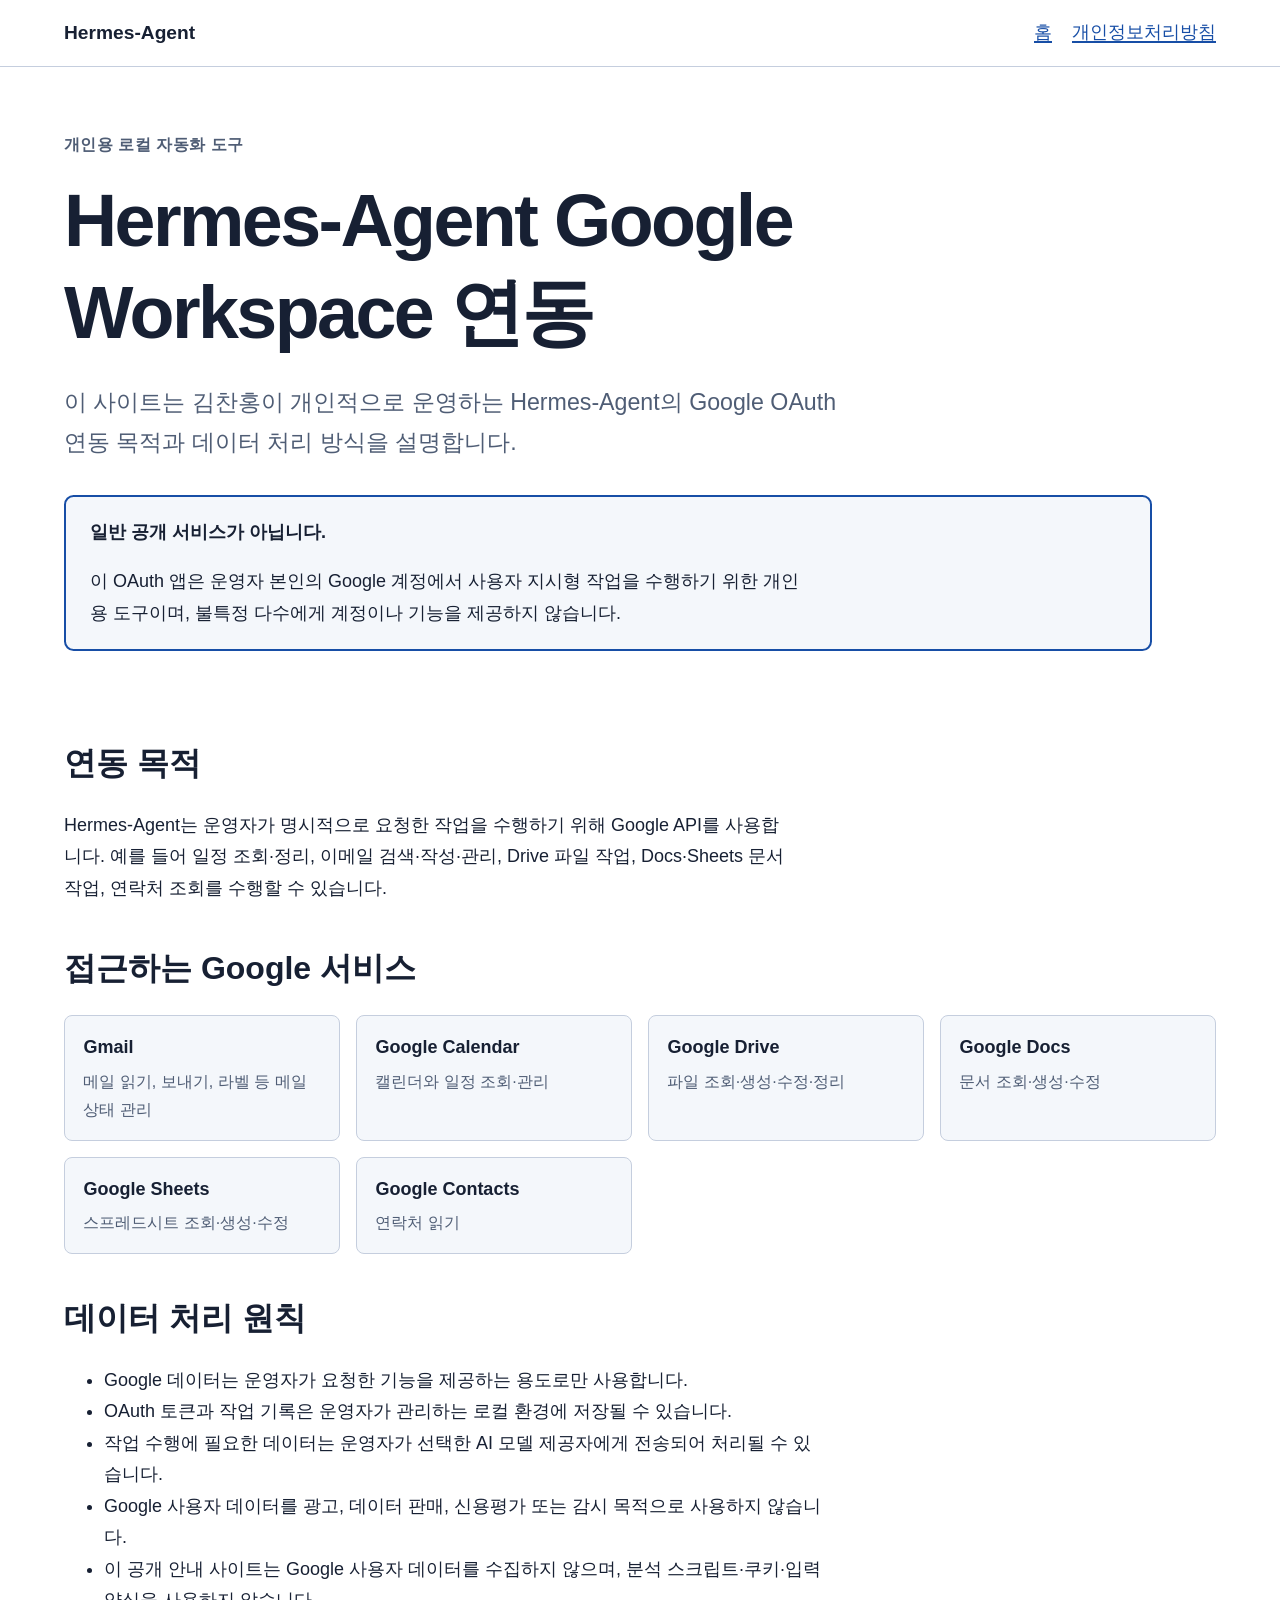
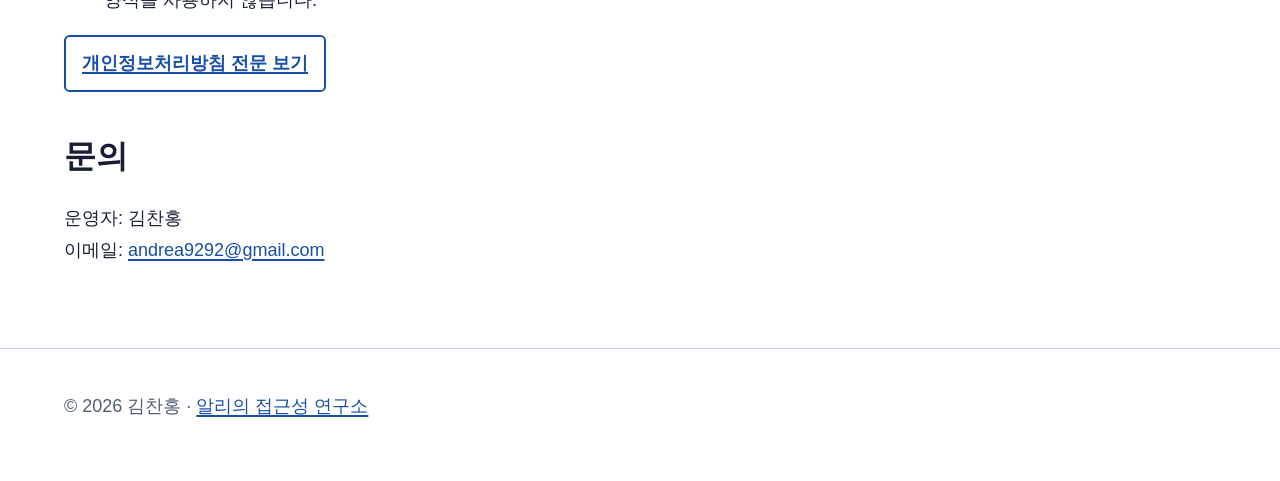
==== index.html @ 4ca3b46e "Add Hermes OAuth information and privacy site" ====
<!DOCTYPE html>
<html lang="ko">
<head>
  <meta charset="utf-8">
  <meta name="viewport" content="width=device-width, initial-scale=1">
  <meta name="description" content="Hermes-Agent 개인용 Google Workspace 연동 안내">
  <title>Hermes-Agent Google Workspace 연동</title>
  <link rel="stylesheet" href="/styles.css">
</head>
<body>
  <a class="skip-link" href="#main">본문으로 바로가기</a>
  <header class="site-header">
    <div class="container">
      <a class="site-name" href="/">Hermes-Agent</a>
      <nav aria-label="주요 메뉴">
        <a href="/">홈</a>
        <a href="/privacy/">개인정보처리방침</a>
      </nav>
    </div>
  </header>

  <main id="main" class="container">
    <section class="hero" aria-labelledby="page-title">
      <p class="eyebrow">개인용 로컬 자동화 도구</p>
      <h1 id="page-title">Hermes-Agent Google Workspace 연동</h1>
      <p class="lead">이 사이트는 김찬홍이 개인적으로 운영하는 Hermes-Agent의 Google OAuth 연동 목적과 데이터 처리 방식을 설명합니다.</p>
      <div class="notice" role="note">
        <strong>일반 공개 서비스가 아닙니다.</strong>
        <p>이 OAuth 앱은 운영자 본인의 Google 계정에서 사용자 지시형 작업을 수행하기 위한 개인용 도구이며, 불특정 다수에게 계정이나 기능을 제공하지 않습니다.</p>
      </div>
    </section>

    <section aria-labelledby="purpose-title">
      <h2 id="purpose-title">연동 목적</h2>
      <p>Hermes-Agent는 운영자가 명시적으로 요청한 작업을 수행하기 위해 Google API를 사용합니다. 예를 들어 일정 조회·정리, 이메일 검색·작성·관리, Drive 파일 작업, Docs·Sheets 문서 작업, 연락처 조회를 수행할 수 있습니다.</p>
    </section>

    <section aria-labelledby="services-title">
      <h2 id="services-title">접근하는 Google 서비스</h2>
      <ul class="service-list">
        <li><strong>Gmail</strong><span>메일 읽기, 보내기, 라벨 등 메일 상태 관리</span></li>
        <li><strong>Google Calendar</strong><span>캘린더와 일정 조회·관리</span></li>
        <li><strong>Google Drive</strong><span>파일 조회·생성·수정·정리</span></li>
        <li><strong>Google Docs</strong><span>문서 조회·생성·수정</span></li>
        <li><strong>Google Sheets</strong><span>스프레드시트 조회·생성·수정</span></li>
        <li><strong>Google Contacts</strong><span>연락처 읽기</span></li>
      </ul>
    </section>

    <section aria-labelledby="handling-title">
      <h2 id="handling-title">데이터 처리 원칙</h2>
      <ul>
        <li>Google 데이터는 운영자가 요청한 기능을 제공하는 용도로만 사용합니다.</li>
        <li>OAuth 토큰과 작업 기록은 운영자가 관리하는 로컬 환경에 저장될 수 있습니다.</li>
        <li>작업 수행에 필요한 데이터는 운영자가 선택한 AI 모델 제공자에게 전송되어 처리될 수 있습니다.</li>
        <li>Google 사용자 데이터를 광고, 데이터 판매, 신용평가 또는 감시 목적으로 사용하지 않습니다.</li>
        <li>이 공개 안내 사이트는 Google 사용자 데이터를 수집하지 않으며, 분석 스크립트·쿠키·입력 양식을 사용하지 않습니다.</li>
      </ul>
      <p><a class="button" href="/privacy/">개인정보처리방침 전문 보기</a></p>
    </section>

    <section aria-labelledby="contact-title">
      <h2 id="contact-title">문의</h2>
      <p>운영자: 김찬홍<br>이메일: <a href="mailto:andrea9292@gmail.com">andrea9292@gmail.com</a></p>
    </section>
  </main>

  <footer>
    <div class="container">
      <p>© 2026 김찬홍 · <a href="https://a11ylab.kr/">알리의 접근성 연구소</a></p>
    </div>
  </footer>
</body>
</html>
---- styles.css ----
:root {
  color-scheme: light dark;
  --bg: #ffffff;
  --surface: #f4f7fb;
  --text: #172033;
  --muted: #4f5d75;
  --border: #c5cede;
  --accent: #174ea6;
  --accent-hover: #0b3d91;
  --focus: #7a4b00;
  --max-width: 72rem;
}

@media (prefers-color-scheme: dark) {
  :root {
    --bg: #101522;
    --surface: #182133;
    --text: #f3f6fc;
    --muted: #c5cde0;
    --border: #526079;
    --accent: #8ab4f8;
    --accent-hover: #b4cefa;
    --focus: #ffd166;
  }
}

* { box-sizing: border-box; }
html { font-size: 100%; scroll-behavior: smooth; }
body {
  margin: 0;
  background: var(--bg);
  color: var(--text);
  font-family: -apple-system, BlinkMacSystemFont, "Apple SD Gothic Neo", "Noto Sans KR", "Segoe UI", sans-serif;
  font-size: 1.125rem;
  line-height: 1.75;
}

.container { width: min(100% - 2rem, var(--max-width)); margin-inline: auto; }
a { color: var(--accent); text-underline-offset: .18em; text-decoration-thickness: .09em; }
a:hover { color: var(--accent-hover); }
a:focus-visible, [tabindex="0"]:focus-visible {
  outline: .2rem solid var(--focus);
  outline-offset: .2rem;
  border-radius: .15rem;
}
.skip-link {
  position: absolute;
  top: .5rem;
  left: .5rem;
  z-index: 10;
  padding: .65rem .9rem;
  background: var(--text);
  color: var(--bg);
  transform: translateY(-180%);
}
.skip-link:focus { transform: translateY(0); }
.site-header { border-bottom: 1px solid var(--border); }
.site-header .container {
  display: flex;
  gap: 1rem 2rem;
  align-items: center;
  justify-content: space-between;
  padding-block: 1rem;
  flex-wrap: wrap;
}
.site-name { color: var(--text); font-size: 1.2rem; font-weight: 750; text-decoration: none; }
nav { display: flex; gap: .75rem 1.25rem; flex-wrap: wrap; }
nav a[aria-current="page"] { font-weight: 750; text-decoration-thickness: .16em; }
main { padding-block: 3rem 4rem; }
.hero { padding-block-end: 1rem; }
.eyebrow { color: var(--muted); font-size: 1rem; font-weight: 700; letter-spacing: .03em; }
h1, h2 { line-height: 1.25; text-wrap: balance; }
h1 { max-width: 22ch; margin: .25rem 0 1rem; font-size: clamp(2.25rem, 7vw, 4.6rem); letter-spacing: -.035em; }
.policy h1 { font-size: clamp(2.1rem, 6vw, 3.8rem); }
h2 { margin-top: 2.75rem; font-size: clamp(1.5rem, 4vw, 2rem); }
p, li { max-width: 72ch; }
.lead { max-width: 62ch; color: var(--muted); font-size: clamp(1.2rem, 3vw, 1.45rem); }
.notice {
  max-width: 68rem;
  margin-block: 2rem;
  padding: 1.25rem 1.5rem;
  border: 2px solid var(--accent);
  border-radius: .6rem;
  background: var(--surface);
}
.notice p { margin-bottom: 0; }
.service-list { display: grid; grid-template-columns: repeat(auto-fit, minmax(16rem, 1fr)); gap: 1rem; padding: 0; list-style: none; }
.service-list li { padding: 1rem 1.15rem; border: 1px solid var(--border); border-radius: .5rem; background: var(--surface); }
.service-list strong, .service-list span { display: block; }
.service-list span { margin-top: .25rem; color: var(--muted); font-size: 1rem; }
.button { display: inline-block; padding: .7rem 1rem; border: 2px solid var(--accent); border-radius: .35rem; font-weight: 700; }
.table-wrap { max-width: 100%; overflow-x: auto; border: 1px solid var(--border); border-radius: .35rem; }
table { width: 100%; border-collapse: collapse; min-width: 48rem; font-size: 1rem; }
th, td { padding: .8rem .9rem; border-bottom: 1px solid var(--border); text-align: left; vertical-align: top; }
thead th { background: var(--surface); }
tbody tr:last-child th, tbody tr:last-child td { border-bottom: 0; }
code { padding: .1em .25em; border-radius: .2em; background: var(--surface); font-size: .95em; }
footer { border-top: 1px solid var(--border); color: var(--muted); }
footer .container { padding-block: 1.5rem 2.5rem; }
.visually-hidden {
  position: absolute !important;
  width: 1px !important;
  height: 1px !important;
  padding: 0 !important;
  margin: -1px !important;
  overflow: hidden !important;
  clip: rect(0, 0, 0, 0) !important;
  white-space: nowrap !important;
  border: 0 !important;
}

@media (max-width: 38rem) {
  body { font-size: 1.05rem; }
  .site-header .container { align-items: flex-start; flex-direction: column; }
  main { padding-block-start: 2rem; }
}

@media (prefers-reduced-motion: reduce) {
  html { scroll-behavior: auto; }
}
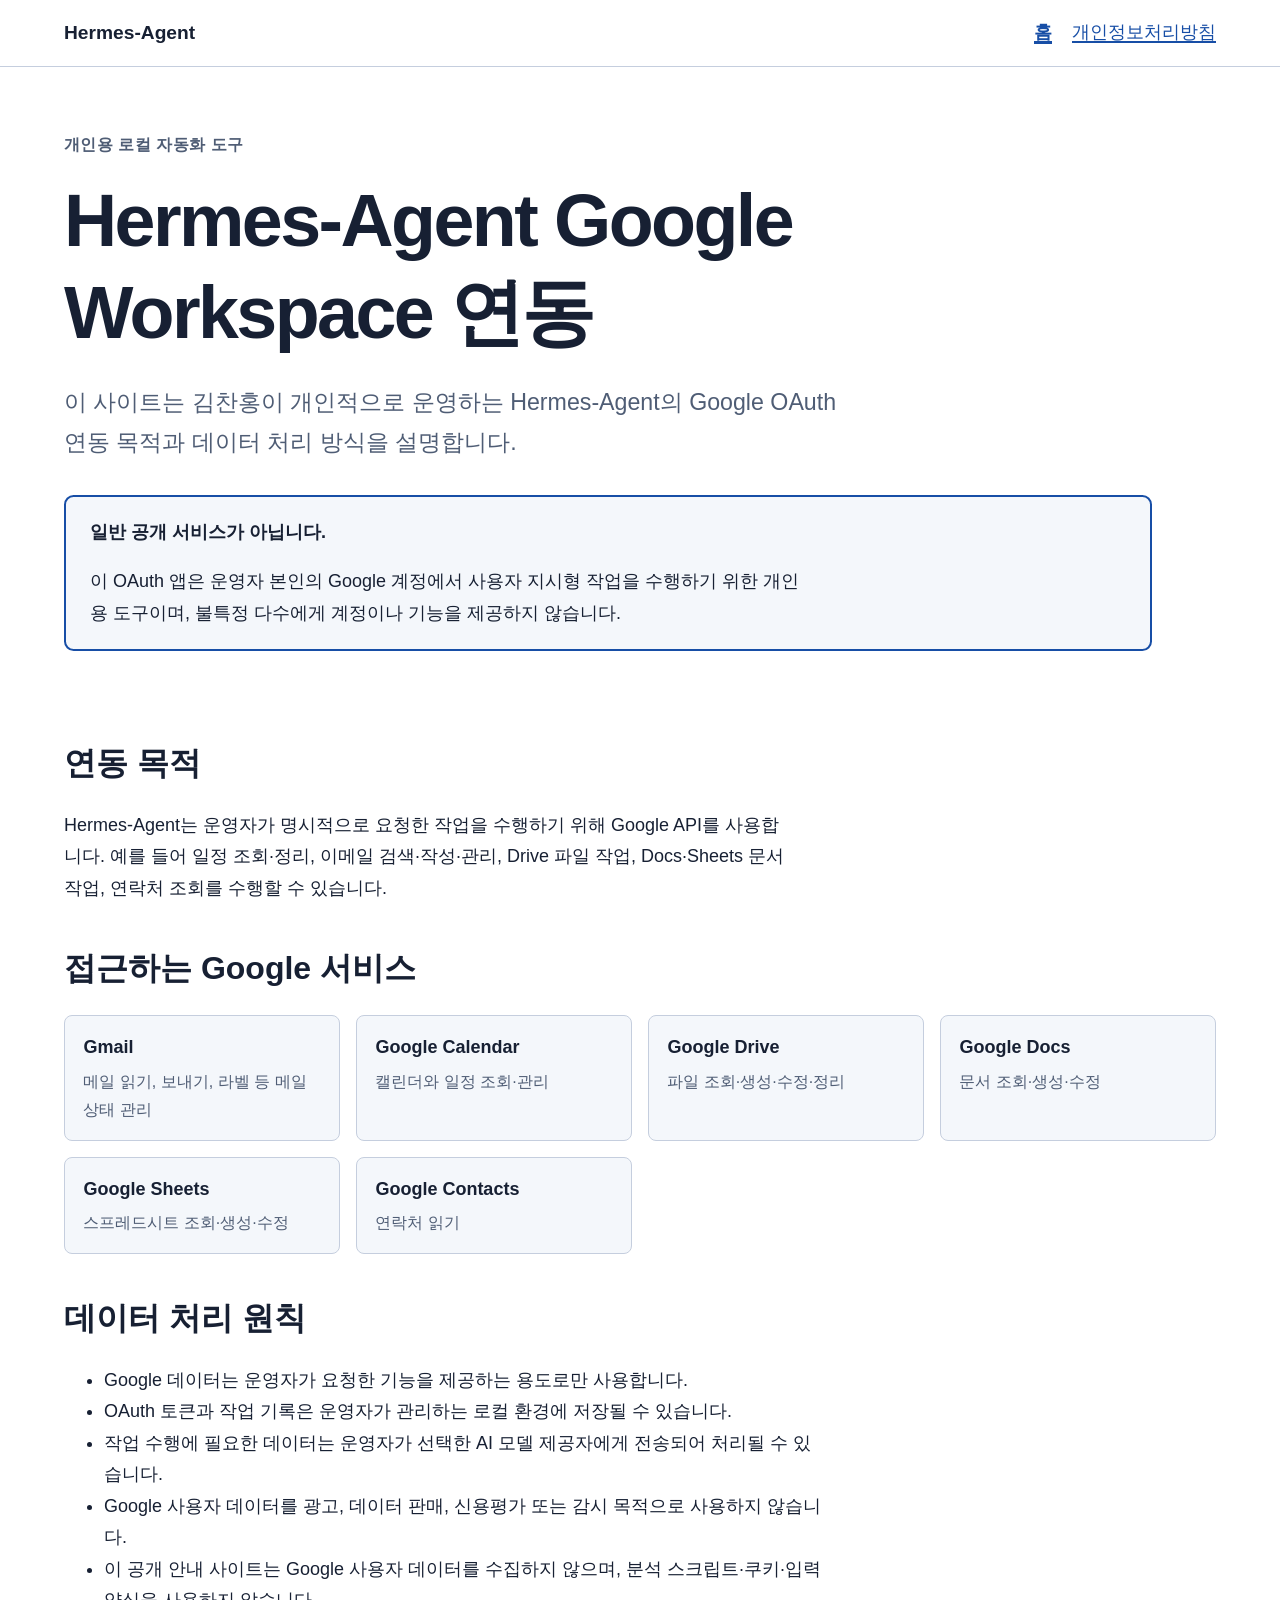
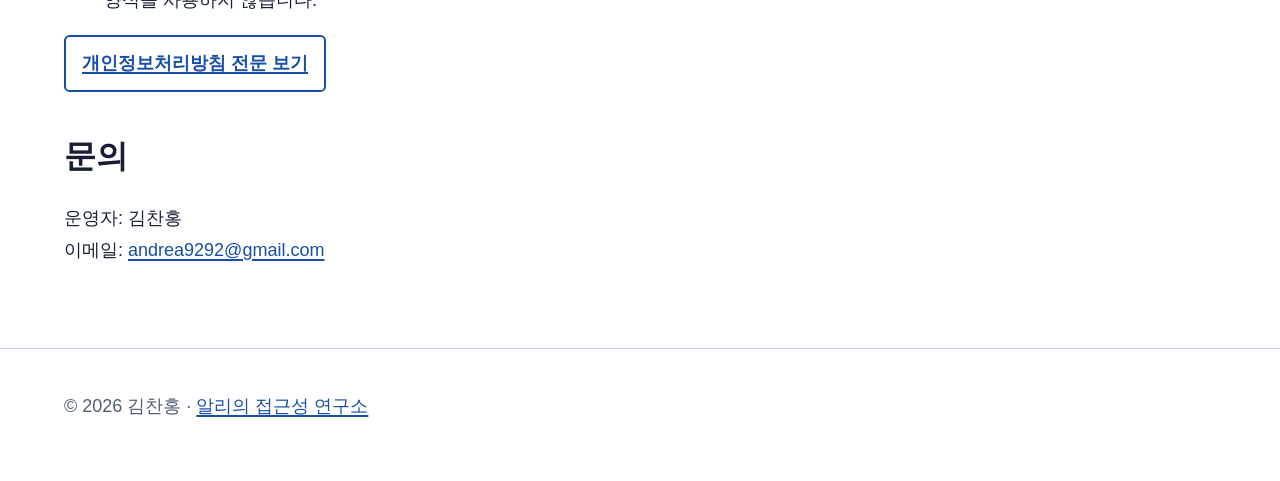
==== commit a011ec09: "Fix homepage current page, VoiceOver list, table landmark, and operator copy" ====
--- a/index.html
+++ b/index.html
@@ -13,7 +13,7 @@
     <div class="container">
       <a class="site-name" href="/">Hermes-Agent</a>
       <nav aria-label="주요 메뉴">
-        <a href="/">홈</a>
+        <a href="/" aria-current="page">홈</a>
         <a href="/privacy/">개인정보처리방침</a>
       </nav>
     </div>
@@ -37,7 +37,7 @@
 
     <section aria-labelledby="services-title">
       <h2 id="services-title">접근하는 Google 서비스</h2>
-      <ul class="service-list">
+      <ul class="service-list" role="list">
         <li><strong>Gmail</strong><span>메일 읽기, 보내기, 라벨 등 메일 상태 관리</span></li>
         <li><strong>Google Calendar</strong><span>캘린더와 일정 조회·관리</span></li>
         <li><strong>Google Drive</strong><span>파일 조회·생성·수정·정리</span></li>
